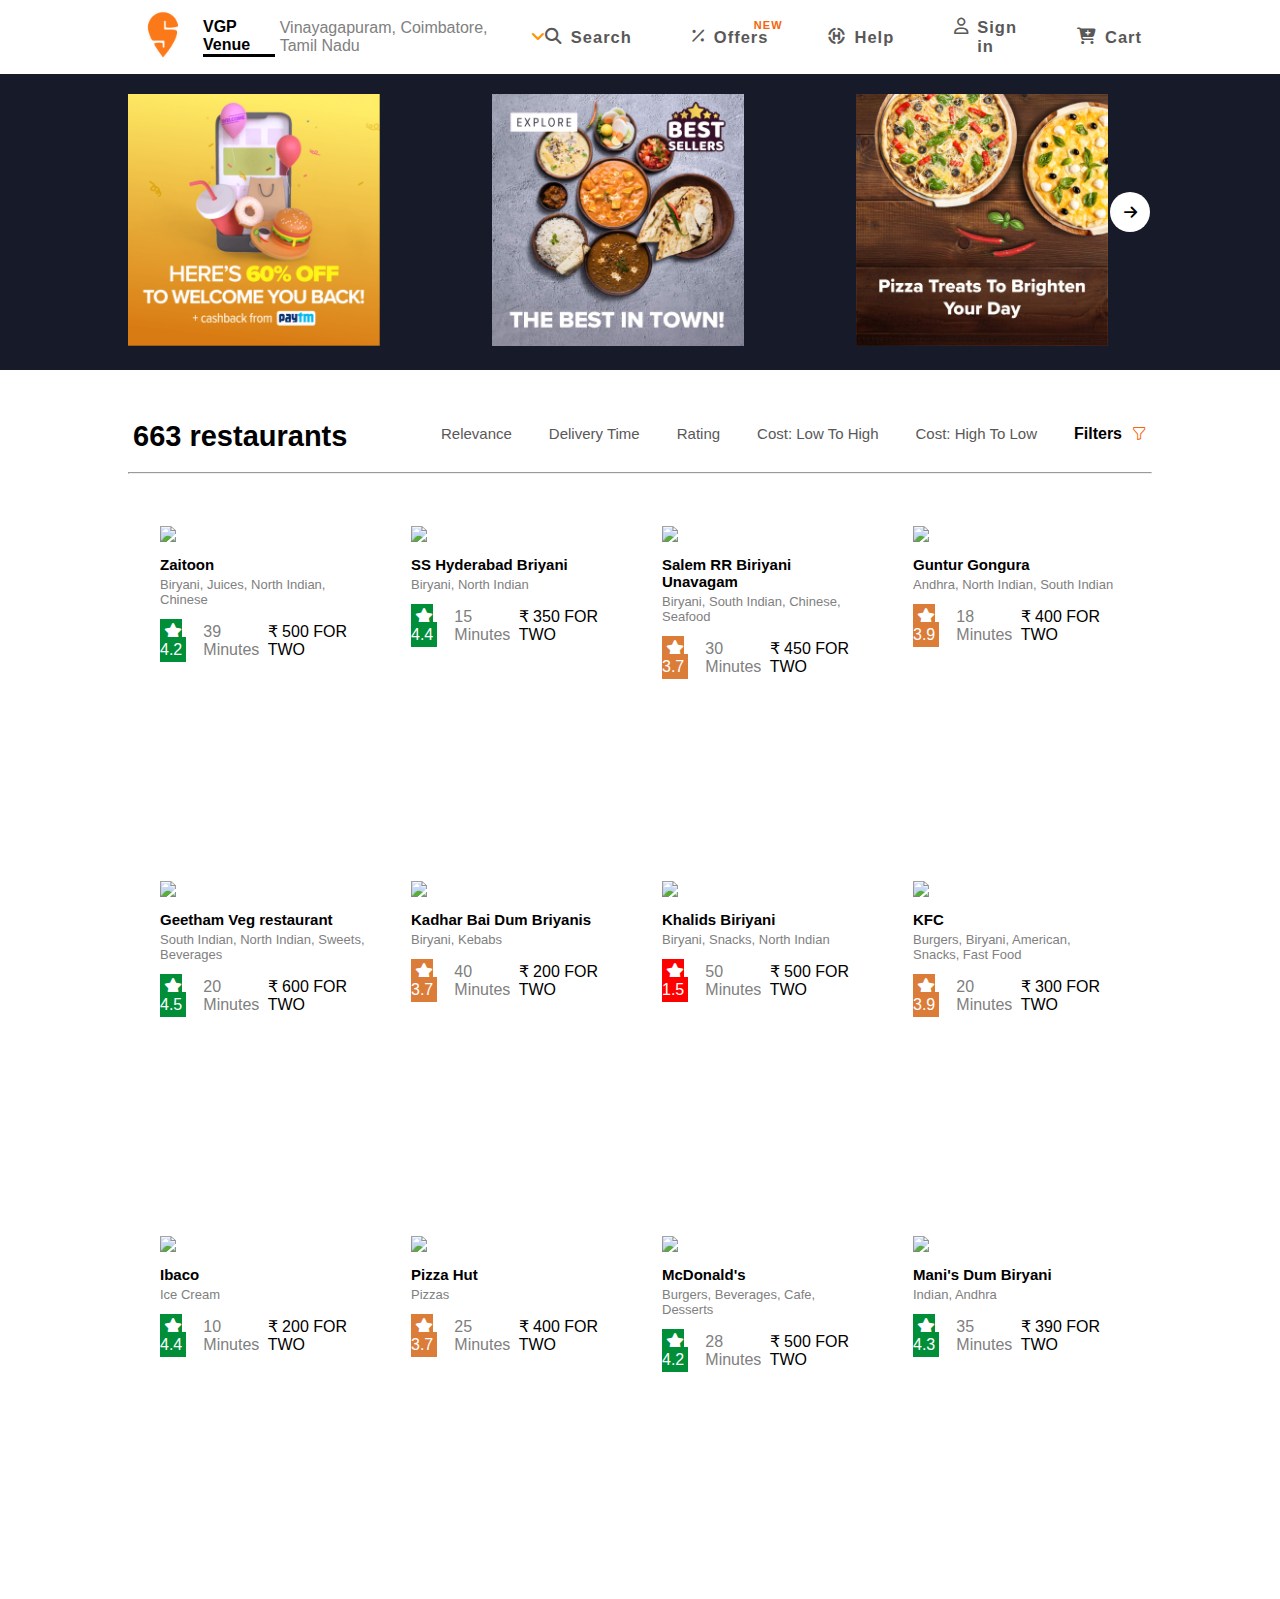
==== index.html @ 940ab684 "Swiggy Web Design" ====
<!DOCTYPE html>
<html lang="en">

<head>
    <meta charset="UTF-8">
    <meta name="viewport" content="width=device-width, initial-scale=1.0">
    <link rel="stylesheet" href="css/style.css">
    <title>Order food online from restaurants and get it delivered. Serving in Bangalore, Hyderabad, Delhi,
        Gurgaon, Nagpur, Jaipur, Coimbatore, Chandigarh, Ahemdabad, Visakhapatnam, Lucknow, Noida, Mumbai, Pune, Indore,
        Kochi, Kolkata and Chennai. Order Pizzas, Burgers, Biryanis, Desserts or order from Subway, Pizza Hut, Dominos,
        KFC, McDonalds.</title>
    <link rel="icon" href="img/pngegg (11).png" type="image/x-icon">
    <link rel="stylesheet" href="https://cdnjs.cloudflare.com/ajax/libs/font-awesome/6.4.0/css/all.min.css">
    <link rel="stylesheet" href="https://cdn.jsdelivr.net/npm/bootstrap-icons@1.10.5/font/bootstrap-icons.css">
</head>

<body>
    <section class="main_conatiner">
        <section class="nav_container">
            <nav>
                <div class="row1">
                    <div class="col1">
                        <div class="col1_logo_sec">
                            <a href="#"><img src="img/pngegg (11).png" alt="swiggy logo" id="swiggy_logo"></a>
                        </div>
                        <div class="col1_loc_sec">
                            <a href="#">
                                <span class="loc_name_sec">
                                    VGP Venue
                                </span>
                                <span class="loc_detail_sec">
                                    Vinayagapuram, Coimbatore, Tamil Nadu
                                </span>
                                <span class="loc_arrow_sec">
                                    <i class="fa-sharp fa-solid fa-angle-down" style="color: #ff9500;"></i>
                                </span>
                            </a>
                        </div>
                    </div>
                    <div class="col2">
                        <ol class="col2_flex">
                            <li class="nav_search_sec bold">
                                <a href="#">
                                    <i class="fa-solid fa-magnifying-glass"></i>
                                    <span>Search</span>
                                </a>
                            </li>
                            <li class="nav_offer_sec bold">
                                <a href="#">
                                    <i class="fa-regular fa-percent"></i>
                                    <span>Offers</span>
                                    <span id="new">NEW</span>
                                </a>
                            </li>
                            <li class="nav_help_sec bold">
                                <a href="#">
                                    <i class="fa-solid fa-helicopter-symbol"></i>
                                    <span>Help</span>
                                </a>
                            </li>
                            <li class="nav_username_sec bold">
                                <a href="#">
                                    <i class="fa-regular fa-user"></i>
                                    <span>Sign in</span>
                                </a>
                            </li>
                            <li class="nav_cart_sec bold">
                                <a href="#">
                                    <i class="fa-solid fa-cart-plus"></i>
                                    <span>Cart</span>
                                </a>
                            </li>
                        </ol>
                    </div>
                </div>
            </nav>
        </section>
    </section>
    <section class="carousel_container">
        <div class="carousel_sec">
            <div class="carousel1_sec">
                <a href="#" class="carousel_img">
                    <img src="img/carousel1.png" alt="">
                </a>
            </div>
            <div class="carousel2_sec">
                <a href="#" class="carousel_img">
                    <img src="img/carousel2.jpeg" alt="">
                </a>
            </div>
            <div class="carousel3_sec">
                <a href="#" class="carousel_img">
                    <img src="img/carousel3.jpeg" alt="">
                </a>
            </div>
            <div class="carousel4_sec">
                <a href="#" class="carousel_img">
                    <img src="img/carousel4.jpeg" alt="">
                </a>
            </div>
            <div class="carousel5_sec">
                <a href="#" class="carousel_img">
                    <img src="img/carousel5.jpeg" alt="">
                </a>
            </div>
        </div>
        <div class="carousel_arrow_sec">
            <i class="fa-solid fa-arrow-right" style="color: #000000;"></i>
        </div>
    </section>
    <section class="dish_title_container">
        <div class="dt_sec">
            <div class="dish_title_sec">
                <div class="total_count_restaurants">
                    <h2>663 restaurants</h2>
                </div>
                <div class="filter_sec">
                    <ol>
                        <li class="filter_relevnce_sec color">
                            <a href="#">
                                <span onclick="default_click1()">Relevance</span>
                            </a>
                        </li>
                        <li class="filter_DT_sec color">
                            <a href="#">
                                <span onclick="deliveryTime()">Delivery Time</span>
                            </a>
                        </li>
                        <li class="filter_Rating_sec color">
                            <a href="#">
                                <span onclick="rateFilter()">Rating</span>
                            </a>
                        </li>
                        <li class="filter_LtH_sec color">
                            <a href="#">
                                <span onclick="costLtH()">Cost: Low To High</span>
                            </a>
                        </li>
                        <li class="filter_hTl_sec color">
                            <a href="#">
                                <span onclick="costHtL()">Cost: High To Low</span>
                            </a>
                        </li>
                        <li class="filter_Filters_sec color1">
                            <a href="#">
                                <span>Filters</span>
                                <i class="bi bi-funnel"></i>
                            </a>
                        </li>
                    </ol>
                </div>
            </div>
            <hr>
        </div>
    </section>
    <section class="dish_dynamic_container">
        <div class="dish_dynamic_sec">
            <div class="row">

            </div>
        </div>
    </section>

    <script src="js/script.js"></script>
</body>

</html>
---- css/style.css ----
* {
    margin: 0;
    padding: 0;
    box-sizing: border-box;
    font-family: ProximaNova, arial, Helvetica Neue, sans-serif;
}

.main_conatiner {
    background-color: white;
    position: sticky;
    top: 0;
    z-index: 999;
}

.nav_container {
    /* border: 1px solid; */
    width: 80%;
    margin: 0 auto;
    padding: 10px;
}


#swiggy_logo {
    width: 50px;
}

.col1 {
    display: flex;
    align-items: center;
    gap: 15px;
}

.loc_name_sec {
    border-bottom: 3px solid;
    font-weight: 600;
}

.col1_loc_sec>a {
    display: flex;
    align-items: center;
    gap: 5px;
}

.loc_detail_sec {
    color: gray;
}

.loc_arrow_sec {
    font-size: 16px;
}

.col1_loc_sec:hover .loc_name_sec {
    color: rgb(244, 101, 12);
}

.col2_flex {
    display: flex;
    align-items: center;
    gap: 60px;
}

.row1 {
    display: flex;
    align-items: center;
    justify-content: space-between;
}

.bold>a {
    font-weight: bold;
    font-size: 16.5px;
    color: #595858;
    display: flex;
    gap: 8px;
    letter-spacing: 1px;
}

.bold>a:hover {
    color: rgb(244, 101, 12);
}

.nav_offer_sec {
    position: relative;
}

#new {
    position: absolute;
    top: -9px;
    left: 62px;
    font-size: 11px;
    color: rgb(244, 101, 12);
}

a {
    text-decoration: none;
    color: initial;
}

li {
    list-style: none;
}

/* section 2 carousel_container */

.carousel_container {
    background-color: rgb(23, 26, 41);
    position: relative;
}

.carousel_sec {
    width: 80%;
    margin: 0 auto;
    padding: 20px 0px;
    display: flex;
    align-items: center;
    gap: 112px;
    overflow-x: scroll;
}

.carousel_img>img {
    width: 252px;
    transition: 0.5s;
}

.carousel_img>img:hover {
    transition: 0.5s;
    transform: scale(1.05);
}

::-webkit-scrollbar {
    height: 10px;
}

/* ::-webkit-scrollbar-track {
    border: 1px solid;
    border-color: white;
} */

::-webkit-scrollbar-thumb {
    background-color: gray;

}

.carousel_arrow_sec {
    width: 40px;
    height: 40px;
    border-radius: 50%;
    background-color: white;
    display: flex;
    align-items: center;
    justify-content: center;
    font-size: 15px;
    position: absolute;
    top: 40%;
    right: 130px;
}


/* Sec 3 dish_title_sec */
.dt_sec {
    width: 80%;
    margin: 20px auto;
}

.dish_title_sec {
    padding: 20px 5px 5px;
    display: flex;
    align-items: center;
    justify-content: space-between;
}

.total_count_restaurants>h2 {
    font-size: 29px;
}

.filter_sec>ol {
    display: flex;
    align-items: center;
    gap: 37px;
}

.color>a {
    color: #595858;
    font-size: 15px;
}

.color>a:hover {
    color: initial;
}

.color1>a {
    display: flex;
    align-items: center;
    gap: 10px;
    font-weight: bold;
}

.color1>a>span:hover {
    color: rgb(244, 101, 12);
}

.color1>a>i {
    color: rgb(244, 101, 12);
    font-weight: 600;
    font-size: 15px;
}

/* Sec 4 dish_dynamic_sec */

.dish_dynamic_sec {
    /* border: 1px solid; */
    width: 80%;
    margin: 20px auto;
    padding: 10px;
}

.row {
    display: flex;
    flex-wrap: wrap;
    /* gap: 18px; */
}

.col {
    width: 25%;
    height: 355px;
    padding: 12px;
}

.col_card>a>img {
    width: 100%;
}

.col_card>p {
    margin-top: 5px;
}

.col_card {
    padding: 10px;

}

/* .col_card:hover {
    box-shadow: 0px 0px 10px #ccc;
} */

.flex_div {
    display: flex;
    align-items: center;
    justify-content: space-between;
    margin-top: 5px;

}

.ratings {
    border: 1px solid rgb(72, 196, 121);
    padding: 4px;
    background-color: rgb(72, 196, 121);
    color: white;
}

hr {
    margin: 10px 0px;
}

h2 {
    font-size: 15px;
    color: initial;
    padding: 10px 0px 4px;
}

.col_card>a>p {
    padding-bottom: 10px;
    color: gray;
    font-size: 13px;
}

.flex_div>a:nth-child(2)>span {
    color: gray;
}

.quick_view>a {
    text-transform: uppercase;
    color: blue;
    font-weight: 600;
    font-size: 14px;
    font-family: ProximaNova, arial, Helvetica Neue, sans-serif;
    display: flex;
    align-items: center;
    justify-content: center;
}

.quick_view {
    display: none;
}

.col:hover .quick_view {
    display: block;
}

.col:hover {
    box-shadow: 0px 0px 5px gray;
}
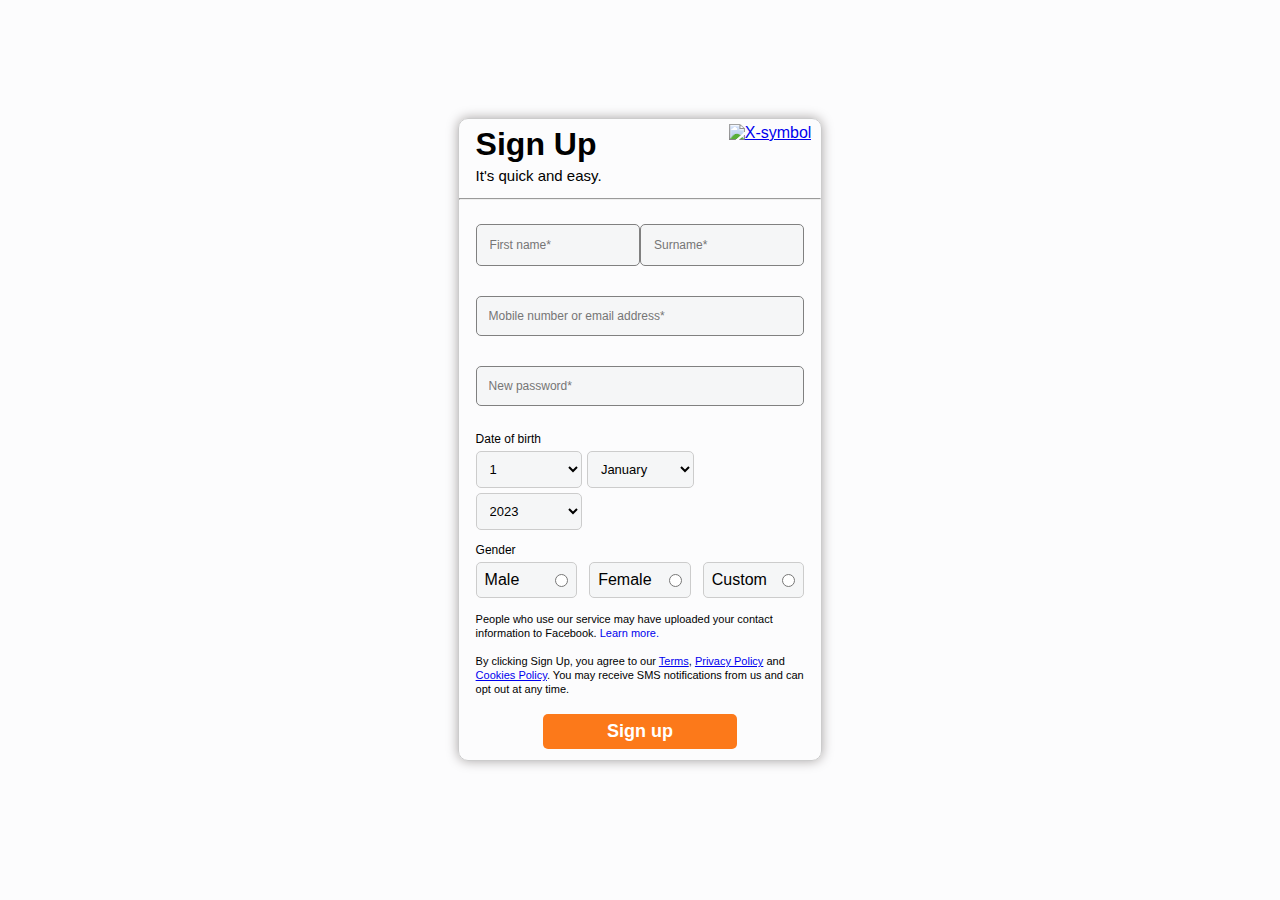
==== commit 1fc3be16: "swiggy" ====
--- a/index.html
+++ b/index.html
@@ -4,164 +4,298 @@
 <head>
     <meta charset="UTF-8">
     <meta name="viewport" content="width=device-width, initial-scale=1.0">
-    <link rel="stylesheet" href="css/style.css">
-    <title>Order food online from restaurants and get it delivered. Serving in Bangalore, Hyderabad, Delhi,
-        Gurgaon, Nagpur, Jaipur, Coimbatore, Chandigarh, Ahemdabad, Visakhapatnam, Lucknow, Noida, Mumbai, Pune, Indore,
-        Kochi, Kolkata and Chennai. Order Pizzas, Burgers, Biryanis, Desserts or order from Subway, Pizza Hut, Dominos,
-        KFC, McDonalds.</title>
-    <link rel="icon" href="img/pngegg (11).png" type="image/x-icon">
+    <link rel="stylesheet" href="css/signup.css">
     <link rel="stylesheet" href="https://cdnjs.cloudflare.com/ajax/libs/font-awesome/6.4.0/css/all.min.css">
-    <link rel="stylesheet" href="https://cdn.jsdelivr.net/npm/bootstrap-icons@1.10.5/font/bootstrap-icons.css">
+    <title>Swiggy SignUp </title>
 </head>
 
 <body>
-    <section class="main_conatiner">
-        <section class="nav_container">
-            <nav>
-                <div class="row1">
-                    <div class="col1">
-                        <div class="col1_logo_sec">
-                            <a href="#"><img src="img/pngegg (11).png" alt="swiggy logo" id="swiggy_logo"></a>
-                        </div>
-                        <div class="col1_loc_sec">
-                            <a href="#">
-                                <span class="loc_name_sec">
-                                    VGP Venue
-                                </span>
-                                <span class="loc_detail_sec">
-                                    Vinayagapuram, Coimbatore, Tamil Nadu
-                                </span>
-                                <span class="loc_arrow_sec">
-                                    <i class="fa-sharp fa-solid fa-angle-down" style="color: #ff9500;"></i>
-                                </span>
-                            </a>
-                        </div>
-                    </div>
-                    <div class="col2">
-                        <ol class="col2_flex">
-                            <li class="nav_search_sec bold">
-                                <a href="#">
-                                    <i class="fa-solid fa-magnifying-glass"></i>
-                                    <span>Search</span>
-                                </a>
-                            </li>
-                            <li class="nav_offer_sec bold">
-                                <a href="#">
-                                    <i class="fa-regular fa-percent"></i>
-                                    <span>Offers</span>
-                                    <span id="new">NEW</span>
-                                </a>
-                            </li>
-                            <li class="nav_help_sec bold">
-                                <a href="#">
-                                    <i class="fa-solid fa-helicopter-symbol"></i>
-                                    <span>Help</span>
-                                </a>
-                            </li>
-                            <li class="nav_username_sec bold">
-                                <a href="#">
-                                    <i class="fa-regular fa-user"></i>
-                                    <span>Sign in</span>
-                                </a>
-                            </li>
-                            <li class="nav_cart_sec bold">
-                                <a href="#">
-                                    <i class="fa-solid fa-cart-plus"></i>
-                                    <span>Cart</span>
-                                </a>
-                            </li>
-                        </ol>
-                    </div>
-                </div>
-            </nav>
-        </section>
-    </section>
-    <section class="carousel_container">
-        <div class="carousel_sec">
-            <div class="carousel1_sec">
-                <a href="#" class="carousel_img">
-                    <img src="img/carousel1.png" alt="">
-                </a>
+    <section class="main_container">
+        <div class="signup_page">
+            <div class="signup_text_sec">
+                <div class="signup_text">
+                    <h1>Sign Up</h1>
+                    <p>It's quick and easy.</p>
+                </div>
+                <div class="button_sec">
+                    <a href="#" id="goto_loginPage">
+                        <img src="https://static.xx.fbcdn.net/rsrc.php/v3/yZ/r/C6QZ-pcv3Bd.png" alt="X-symbol">
+                    </a>
+                </div>
             </div>
-            <div class="carousel2_sec">
-                <a href="#" class="carousel_img">
-                    <img src="img/carousel2.jpeg" alt="">
-                </a>
-            </div>
-            <div class="carousel3_sec">
-                <a href="#" class="carousel_img">
-                    <img src="img/carousel3.jpeg" alt="">
-                </a>
-            </div>
-            <div class="carousel4_sec">
-                <a href="#" class="carousel_img">
-                    <img src="img/carousel4.jpeg" alt="">
-                </a>
-            </div>
-            <div class="carousel5_sec">
-                <a href="#" class="carousel_img">
-                    <img src="img/carousel5.jpeg" alt="">
-                </a>
-            </div>
-        </div>
-        <div class="carousel_arrow_sec">
-            <i class="fa-solid fa-arrow-right" style="color: #000000;"></i>
+            <hr>
+            <form action="" id="signup_form">
+                <div class="details_sec">
+                    <div class="name_sec">
+                        <div class="first_name">
+                            <input type="text" placeholder="First name*" id="firstname">
+
+                            <i class="fa-sharp fa-solid fa-circle-exclamation failureIcon" style="color: #ff0000;"></i>
+                            <i class="fa-solid fa-circle-check successIcon" style="color: #009926;"></i>
+
+
+                            <div class="error_msg">
+
+                            </div>
+
+                        </div>
+                        <div class="surname">
+                            <input type="text" placeholder="Surname*" id="lastname">
+
+
+                            <i class="fa-sharp fa-solid fa-circle-exclamation failureIcon" style="color: #ff0000;"></i>
+                            <i class="fa-solid fa-circle-check successIcon" style="color: #009926;"></i>
+
+
+                            <div class="error_msg">
+
+                            </div>
+
+                        </div>
+                    </div>
+                    <div class="mob_number_sec">
+                        <input type="text" placeholder="Mobile number or email address*" id="emailAddress">
+
+                        <i class="fa-sharp fa-solid fa-circle-exclamation failureIcon" style="color: #ff0000;"></i>
+                        <i class="fa-solid fa-circle-check successIcon" style="color: #009926;"></i>
+
+
+                        <div class="error_msg">
+
+                        </div>
+
+                    </div>
+                    <div class="new_pass_sec">
+                        <input type="password" placeholder="New password*" id="new_password">
+
+
+                        <i class="fa-sharp fa-solid fa-circle-exclamation failureIcon" style="color: #ff0000;"></i>
+                        <i class="fa-solid fa-circle-check successIcon" style="color: #009926;"></i>
+
+
+                        <div class="error_msg">
+
+                        </div>
+
+                    </div>
+                    <div class="dob_sec">
+                        <p>Date of birth</p>
+                        <div class="dmy_dob">
+                            <span>
+                                <select name="Date" id="date">
+                                    <option value="1" selected>1</option>
+                                    <option value="2">2</option>
+                                    <option value="3">3</option>
+                                    <option value="4">4</option>
+                                    <option value="5">5</option>
+                                    <option value="6">6</option>
+                                    <option value="7">7</option>
+                                    <option value="8">8</option>
+                                    <option value="9">9</option>
+                                    <option value="10">10</option>
+                                    <option value="11">11</option>
+                                    <option value="12">12</option>
+                                    <option value="13">13</option>
+                                    <option value="14">14</option>
+                                    <option value="15">15</option>
+                                    <option value="16">16</option>
+                                    <option value="17">17</option>
+                                    <option value="18">18</option>
+                                    <option value="19">19</option>
+                                    <option value="20">20</option>
+                                    <option value="21">21</option>
+                                    <option value="22">22</option>
+                                    <option value="23">23</option>
+                                    <option value="24">24</option>
+                                    <option value="25">25</option>
+                                    <option value="26">26</option>
+                                    <option value="27">27</option>
+                                    <option value="28">28</option>
+                                    <option value="29">29</option>
+                                    <option value="30">30</option>
+                                    <option value="31">31</option>
+                                </select>
+                            </span>
+                            <span>
+                                <select name="month" id="month">
+                                    <option value="1" selected>January</option>
+                                    <option value="2">February</option>
+                                    <option value="3">March</option>
+                                    <option value="4">April</option>
+                                    <option value="5">May</option>
+                                    <option value="6">June</option>
+                                    <option value="7">July</option>
+                                    <option value="8">August</option>
+                                    <option value="9">September</option>
+                                    <option value="10">October</option>
+                                    <option value="11">November</option>
+                                    <option value="12">December</option>
+                                </select>
+                            </span>
+                            <span>
+                                <select name="year" id="year">
+                                    <option value="2023" selected>2023</option>
+                                    <option value="2022">2022</option>
+                                    <option value="2021">2021</option>
+                                    <option value="2020">2020</option>
+                                    <option value="2019">2019</option>
+                                    <option value="2018">2018</option>
+                                    <option value="2017">2017</option>
+                                    <option value="2016">2016</option>
+                                    <option value="2015">2015</option>
+                                    <option value="2014">2014</option>
+                                    <option value="2013">2013</option>
+                                    <option value="2012">2012</option>
+                                    <option value="2011">2011</option>
+                                    <option value="2010">2010</option>
+                                    <option value="2009">2009</option>
+                                    <option value="2008">2008</option>
+                                    <option value="2007">2007</option>
+                                    <option value="2006">2006</option>
+                                    <option value="2005">2005</option>
+                                    <option value="2004">2004</option>
+                                    <option value="2003">2003</option>
+                                    <option value="2002">2002</option>
+                                    <option value="2001">2001</option>
+                                    <option value="2000">2000</option>
+                                    <option value="1999">1999</option>
+                                    <option value="1998">1998</option>
+                                    <option value="1997">1997</option>
+                                    <option value="1996">1996</option>
+                                    <option value="1995">1995</option>
+                                    <option value="1994">1994</option>
+                                    <option value="1993">1993</option>
+                                    <option value="1992">1992</option>
+                                    <option value="1991">1991</option>
+                                    <option value="1990">1990</option>
+                                    <option value="1989">1989</option>
+                                    <option value="1988">1988</option>
+                                    <option value="1987">1987</option>
+                                    <option value="1986">1986</option>
+                                    <option value="1985">1985</option>
+                                    <option value="1984">1984</option>
+                                    <option value="1983">1983</option>
+                                    <option value="1982">1982</option>
+                                    <option value="1981">1981</option>
+                                    <option value="1980">1980</option>
+                                    <option value="1979">1979</option>
+                                    <option value="1978">1978</option>
+                                    <option value="1977">1977</option>
+                                    <option value="1976">1976</option>
+                                    <option value="1975">1975</option>
+                                    <option value="1974">1974</option>
+                                    <option value="1973">1973</option>
+                                    <option value="1972">1972</option>
+                                    <option value="1971">1971</option>
+                                    <option value="1970">1970</option>
+                                    <option value="1969">1969</option>
+                                    <option value="1968">1968</option>
+                                    <option value="1967">1967</option>
+                                    <option value="1966">1966</option>
+                                    <option value="1965">1965</option>
+                                    <option value="1964">1964</option>
+                                    <option value="1963">1963</option>
+                                    <option value="1962">1962</option>
+                                    <option value="1961">1961</option>
+                                    <option value="1960">1960</option>
+                                    <option value="1959">1959</option>
+                                    <option value="1958">1958</option>
+                                    <option value="1957">1957</option>
+                                    <option value="1956">1956</option>
+                                    <option value="1955">1955</option>
+                                    <option value="1954">1954</option>
+                                    <option value="1953">1953</option>
+                                    <option value="1952">1952</option>
+                                    <option value="1951">1951</option>
+                                    <option value="1950">1950</option>
+                                    <option value="1949">1949</option>
+                                    <option value="1948">1948</option>
+                                    <option value="1947">1947</option>
+                                    <option value="1946">1946</option>
+                                    <option value="1945">1945</option>
+                                    <option value="1944">1944</option>
+                                    <option value="1943">1943</option>
+                                    <option value="1942">1942</option>
+                                    <option value="1941">1941</option>
+                                    <option value="1940">1940</option>
+                                    <option value="1939">1939</option>
+                                    <option value="1938">1938</option>
+                                    <option value="1937">1937</option>
+                                    <option value="1936">1936</option>
+                                    <option value="1935">1935</option>
+                                    <option value="1934">1934</option>
+                                    <option value="1933">1933</option>
+                                    <option value="1932">1932</option>
+                                    <option value="1931">1931</option>
+                                    <option value="1930">1930</option>
+                                    <option value="1929">1929</option>
+                                    <option value="1928">1928</option>
+                                    <option value="1927">1927</option>
+                                    <option value="1926">1926</option>
+                                    <option value="1925">1925</option>
+                                    <option value="1924">1924</option>
+                                    <option value="1923">1923</option>
+                                    <option value="1922">1922</option>
+                                    <option value="1921">1921</option>
+                                    <option value="1920">1920</option>
+                                    <option value="1919">1919</option>
+                                    <option value="1918">1918</option>
+                                    <option value="1917">1917</option>
+                                    <option value="1916">1916</option>
+                                    <option value="1915">1915</option>
+                                    <option value="1914">1914</option>
+                                    <option value="1913">1913</option>
+                                    <option value="1912">1912</option>
+                                    <option value="1911">1911</option>
+                                    <option value="1910">1910</option>
+                                    <option value="1909">1909</option>
+                                    <option value="1908">1908</option>
+                                    <option value="1907">1907</option>
+                                    <option value="1906">1906</option>
+                                    <option value="1905">1905</option>
+                                </select>
+                            </span>
+                        </div>
+                    </div>
+                    <div class="gender_sec">
+                        <p>Gender</p>
+                        <div class="gender">
+                            <span>
+                                <label for="male">Male</label>
+                                <input type="radio" name="gender" id="male">
+                            </span>
+                            <span>
+                                <label for="female">Female</label>
+                                <input type="radio" name="gender" id="female">
+                            </span>
+                            <span>
+                                <label for="custom">Custom</label>
+                                <input type="radio" name="gender" id="custom">
+                            </span>
+                        </div>
+                    </div>
+                </div>
+                <div class="terms_policy_sec">
+                    <p>People who use our service may have uploaded your contact information to Facebook. <a
+                            href="#">Learn
+                            more.</a></p>
+                </div>
+                <div class="terms_policy_sec_2">
+                    <p>By clicking Sign Up, you agree to our
+                        <a href="#">Terms</a>,
+                        <a href="#">Privacy Policy</a>
+                        and
+                        <a href="#">Cookies Policy</a>.
+                        You may receive SMS notifications from us and can opt out at any time.
+                    </p>
+                </div>
+                <div class="btn_sec">
+                    <button type="submit" id="signup_btn">Sign up</button>
+                </div>
+            </form>
         </div>
     </section>
-    <section class="dish_title_container">
-        <div class="dt_sec">
-            <div class="dish_title_sec">
-                <div class="total_count_restaurants">
-                    <h2>663 restaurants</h2>
-                </div>
-                <div class="filter_sec">
-                    <ol>
-                        <li class="filter_relevnce_sec color">
-                            <a href="#">
-                                <span onclick="default_click1()">Relevance</span>
-                            </a>
-                        </li>
-                        <li class="filter_DT_sec color">
-                            <a href="#">
-                                <span onclick="deliveryTime()">Delivery Time</span>
-                            </a>
-                        </li>
-                        <li class="filter_Rating_sec color">
-                            <a href="#">
-                                <span onclick="rateFilter()">Rating</span>
-                            </a>
-                        </li>
-                        <li class="filter_LtH_sec color">
-                            <a href="#">
-                                <span onclick="costLtH()">Cost: Low To High</span>
-                            </a>
-                        </li>
-                        <li class="filter_hTl_sec color">
-                            <a href="#">
-                                <span onclick="costHtL()">Cost: High To Low</span>
-                            </a>
-                        </li>
-                        <li class="filter_Filters_sec color1">
-                            <a href="#">
-                                <span>Filters</span>
-                                <i class="bi bi-funnel"></i>
-                            </a>
-                        </li>
-                    </ol>
-                </div>
-            </div>
-            <hr>
-        </div>
-    </section>
-    <section class="dish_dynamic_container">
-        <div class="dish_dynamic_sec">
-            <div class="row">
-
-            </div>
-        </div>
-    </section>
-
-    <script src="js/script.js"></script>
+    <script src="js/signup.js"></script>
 </body>
 
 </html>--- a/css/signup.css
+++ b/css/signup.css
@@ -0,0 +1,237 @@
+* {
+    margin: 0;
+    padding: 0;
+    box-sizing: border-box;
+    font-family: SFProDisplay-Bold, Helvetica, Arial, sans-serif;
+}
+
+body {
+    background-color: rgb(252, 252, 253);
+}
+
+.main_container {
+    margin: 118px auto 0;
+    width: 28.5%;
+    border: 1px solid #cccccc;
+    border-radius: 10px;
+    box-shadow: 0px 0px 12px #a9a5a5;
+}
+
+.signup_text_sec {
+    display: flex;
+    justify-content: space-between;
+}
+
+.signup_text {
+    padding: 7px 17px;
+}
+
+.signup_text>h1 {
+    font-size: 32px;
+}
+
+.signup_text>p {
+    margin-top: 4px;
+    font-size: 15px;
+}
+
+.button_sec {
+    padding: 5px 10px;
+}
+
+.button_sec>a>img {
+    width: 28px;
+}
+
+hr {
+    margin: 7px 0px;
+}
+
+.details_sec {
+    padding: 7px 17px;
+}
+
+/* ::placeholder {
+    font-size: 15px;
+} */
+input {
+    font-size: 12px;
+}
+
+.name_sec {
+    display: flex;
+    align-items: center;
+    justify-content: space-between;
+
+}
+
+.first_name>input,
+.surname>input {
+    margin: 10px 0px;
+    width: 100%;
+    padding: 13px;
+    border-radius: 5px;
+    background-color: rgb(245, 246, 247);
+    border: 1px solid gray;
+    outline: none;
+}
+
+.mob_number_sec>input {
+    margin: 10px 0px;
+    width: 100%;
+    padding: 12px;
+    border-radius: 5px;
+    background-color: rgb(245, 246, 247);
+    border: 1px solid gray;
+    outline: none;
+}
+
+.new_pass_sec>input {
+    margin: 10px 0px;
+    width: 100%;
+    padding: 12px;
+    border-radius: 5px;
+    background-color: rgb(245, 246, 247);
+    border: 1px solid gray;
+    outline: none;
+}
+
+.dob_sec {
+    margin-top: 16px;
+}
+
+.dob_sec>p {
+    font-size: 12px;
+}
+
+span>select {
+    margin-top: 5px;
+    width: 32.5%;
+    padding: 9px;
+    font-size: 13px;
+    border-radius: 5px;
+    border-color: #cccccc;
+}
+
+select {
+    background-color: rgb(245, 246, 247);
+    outline: none;
+}
+
+.gender_sec>p {
+    margin-top: 13px;
+    font-size: 12px;
+}
+
+.gender {
+    margin-top: 5px;
+    display: flex;
+    align-items: center;
+    gap: 12px;
+}
+
+.gender>span {
+    border: 1px solid;
+    width: 32.5%;
+    padding: 8px;
+    display: flex;
+    align-items: center;
+    justify-content: space-between;
+    border-radius: 5px;
+    background-color: rgb(245, 246, 247);
+    border-color: #cccccc;
+}
+
+.terms_policy_sec,
+.terms_policy_sec_2 {
+    padding: 7px 17px;
+    font-size: 11px;
+    line-height: 14px;
+    font-family: Helvetica, Arial, sans-serif;
+}
+
+.terms_policy_sec>p>a {
+    text-decoration: none;
+}
+
+.terms_policy_sec>p>a:hover {
+    text-decoration: underline;
+}
+
+.btn_sec {
+    padding: 11px 17px;
+    display: flex;
+    align-items: center;
+    justify-content: center;
+}
+
+.btn_sec>button {
+    padding: 7px 64px;
+    border-radius: 5px;
+    background-color: rgb(252, 121, 26);
+    color: white;
+    font-size: 18px;
+    font-weight: 600;
+    border: none;
+    outline: none;
+}
+
+
+
+
+/* FORM VALIDATION STYLES */
+.first_name>i,
+.surname>i,
+.mob_number_sec>i,
+.new_pass_sec>i {
+    font-size: 17px;
+}
+
+.first_name {
+    position: relative;
+}
+
+.first_name>i {
+    position: absolute;
+    top: 21px;
+    right: 5px;
+}
+
+.surname {
+    position: relative;
+}
+
+.surname>i {
+    position: absolute;
+    top: 21px;
+    right: 5px;
+}
+
+.mob_number_sec {
+    position: relative;
+}
+
+.mob_number_sec>i {
+    position: absolute;
+    top: 20px;
+    right: 5px;
+}
+
+.new_pass_sec {
+    position: relative;
+}
+
+.new_pass_sec>i {
+    position: absolute;
+    top: 20px;
+    right: 5px;
+}
+
+.successIcon,
+.failureIcon {
+    opacity: 0;
+}
+
+.error_msg {
+    margin: 10px 0px;
+}